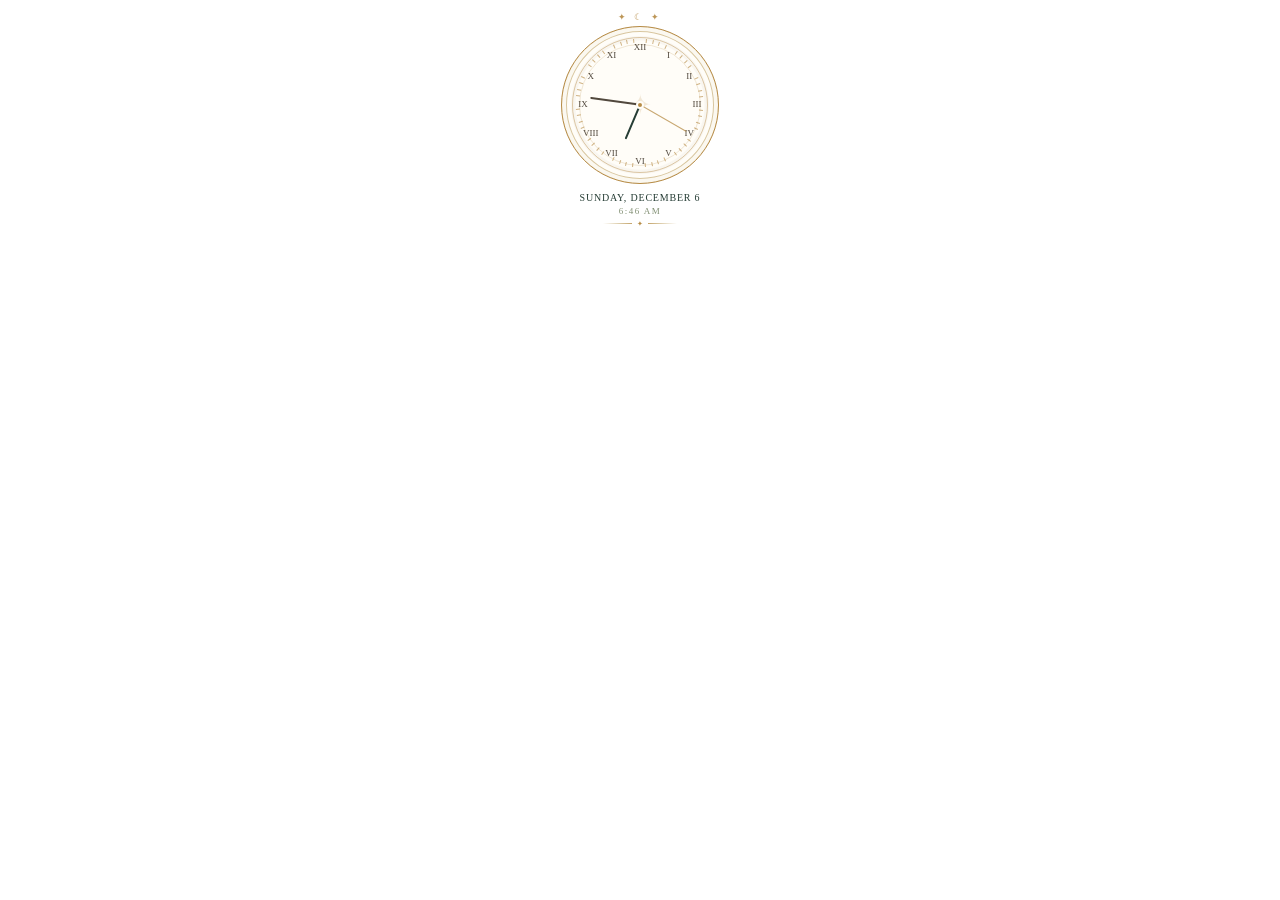
==== archive-clock/index.html @ 89823918 "Create index.html" ====
<!DOCTYPE html>
<html lang="en">
<head>
<meta charset="UTF-8" />
<meta name="viewport" content="width=device-width, initial-scale=1.0" />
<title>Archive Clock</title>
<style>
  :root{
    --ivory:#fbf8f0;
    --paper:#fffdf8;
    --ink:#51483d;
    --forest:#263d35;
    --sage:#829074;
    --gold:#b68b45;
    --gold-soft:#d8c69f;
  }

  *{box-sizing:border-box}
  html,body{
    margin:0;
    min-height:100%;
    background:transparent;
  }
  body{
    display:flex;
    align-items:center;
    justify-content:center;
    font-family:Georgia,"Times New Roman",serif;
    color:var(--ink);
    padding:4px;
  }

  .clock-wrap{
    width:min(100%, 270px);
    text-align:center;
    position:relative;
    padding:8px 8px 6px;
  }

  .ornament{
    color:var(--gold);
    font-size:9px;
    letter-spacing:.35em;
    margin-bottom:4px;
    opacity:.9;
  }

  .clock{
    width:158px;
    height:158px;
    margin:0 auto;
    border-radius:50%;
    position:relative;
    background:
      radial-gradient(circle at center,
        var(--paper) 0 58%,
        rgba(216,198,159,.16) 59% 62%,
        var(--paper) 63% 69%,
        rgba(182,139,69,.14) 70% 72%,
        var(--paper) 73%);
    border:1px solid var(--gold);
    box-shadow:
      inset 0 0 0 4px var(--ivory),
      inset 0 0 0 5px var(--gold-soft);
  }

  .clock::before,
  .clock::after{
    content:"";
    position:absolute;
    border-radius:50%;
    pointer-events:none;
  }
  .clock::before{
    inset:10px;
    border:1px solid rgba(182,139,69,.45);
  }
  .clock::after{
    inset:17px;
    border:1px solid rgba(182,139,69,.20);
  }

  .celestial{
    position:absolute;
    left:50%;
    top:50%;
    transform:translate(-50%,-50%);
    color:rgba(182,139,69,.18);
    font-size:27px;
    z-index:1;
  }

  .numeral{
    position:absolute;
    left:50%;
    top:50%;
    width:22px;
    margin-left:-11px;
    margin-top:-6px;
    text-align:center;
    color:var(--ink);
    font-size:9px;
    z-index:2;
  }

  .tick{
    position:absolute;
    left:50%;
    top:50%;
    width:1px;
    height:4px;
    margin-left:-.5px;
    margin-top:-2px;
    background:rgba(182,139,69,.65);
    transform-origin:0 0;
    z-index:2;
  }

  .hand{
    position:absolute;
    left:50%;
    bottom:50%;
    transform-origin:50% 100%;
    border-radius:2px;
    z-index:4;
  }
  .hour{
    width:2px;
    height:37px;
    margin-left:-1px;
    background:var(--forest);
  }
  .minute{
    width:1.5px;
    height:50px;
    margin-left:-.75px;
    background:var(--ink);
  }
  .second{
    width:1px;
    height:53px;
    margin-left:-.5px;
    background:var(--gold);
    opacity:.75;
  }

  .pin{
    position:absolute;
    width:8px;
    height:8px;
    left:50%;
    top:50%;
    transform:translate(-50%,-50%);
    border-radius:50%;
    background:var(--gold);
    border:2px solid var(--paper);
    z-index:6;
  }

  .date{
    margin-top:8px;
    color:var(--forest);
    font-size:10px;
    letter-spacing:.08em;
    text-transform:uppercase;
  }

  .time{
    margin-top:3px;
    color:var(--sage);
    font-size:9px;
    letter-spacing:.16em;
  }

  .bottom-ornament{
    width:74px;
    height:1px;
    margin:7px auto 0;
    background:linear-gradient(90deg,transparent,var(--gold-soft),var(--gold),var(--gold-soft),transparent);
    position:relative;
  }
  .bottom-ornament::after{
    content:"✦";
    position:absolute;
    left:50%;
    top:50%;
    transform:translate(-50%,-53%);
    background:white;
    color:var(--gold);
    padding:0 5px;
    font-size:7px;
  }

  @media(max-width:350px){
    .clock{width:146px;height:146px}
    .hour{height:34px}
    .minute{height:46px}
    .second{height:49px}
  }
</style>
</head>
<body>
  <main class="clock-wrap" aria-label="Archive Clock">
    <div class="ornament">✦ ☾ ✦</div>

    <div class="clock" id="clock">
      <div class="celestial">✦</div>
      <div class="hand hour" id="hour"></div>
      <div class="hand minute" id="minute"></div>
      <div class="hand second" id="second"></div>
      <div class="pin"></div>
    </div>

    <div class="date" id="date"></div>
    <div class="time" id="time"></div>
    <div class="bottom-ornament"></div>
  </main>

<script>
const clock = document.getElementById("clock");
const romans = ["XII","I","II","III","IV","V","VI","VII","VIII","IX","X","XI"];

for(let i=0;i<60;i++){
  if(i%5===0) continue;
  const tick=document.createElement("span");
  tick.className="tick";
  const angle=i*6;
  const radius=64;
  const rad=(angle-90)*Math.PI/180;
  const x=Math.cos(rad)*radius;
  const y=Math.sin(rad)*radius;
  tick.style.left=`calc(50% + ${x}px)`;
  tick.style.top=`calc(50% + ${y}px)`;
  tick.style.transform=`rotate(${angle}deg)`;
  clock.appendChild(tick);
}

romans.forEach((roman,i)=>{
  const n=document.createElement("span");
  n.className="numeral";
  n.textContent=roman;
  const angle=i*30;
  const radius=57;
  const rad=(angle-90)*Math.PI/180;
  const x=Math.cos(rad)*radius;
  const y=Math.sin(rad)*radius;
  n.style.transform=`translate(${x}px,${y}px)`;
  clock.appendChild(n);
});

const hour=document.getElementById("hour");
const minute=document.getElementById("minute");
const second=document.getElementById("second");
const dateEl=document.getElementById("date");
const timeEl=document.getElementById("time");

function updateClock(){
  const now=new Date();
  const s=now.getSeconds();
  const m=now.getMinutes();
  const h=now.getHours();

  second.style.transform=`rotate(${s*6}deg)`;
  minute.style.transform=`rotate(${m*6+s*.1}deg)`;
  hour.style.transform=`rotate(${(h%12)*30+m*.5}deg)`;

  dateEl.textContent=new Intl.DateTimeFormat(undefined,{
    weekday:"long",
    month:"long",
    day:"numeric"
  }).format(now);

  timeEl.textContent=new Intl.DateTimeFormat(undefined,{
    hour:"numeric",
    minute:"2-digit"
  }).format(now);
}

updateClock();
setInterval(updateClock,1000);
</script>
</body>
</html>
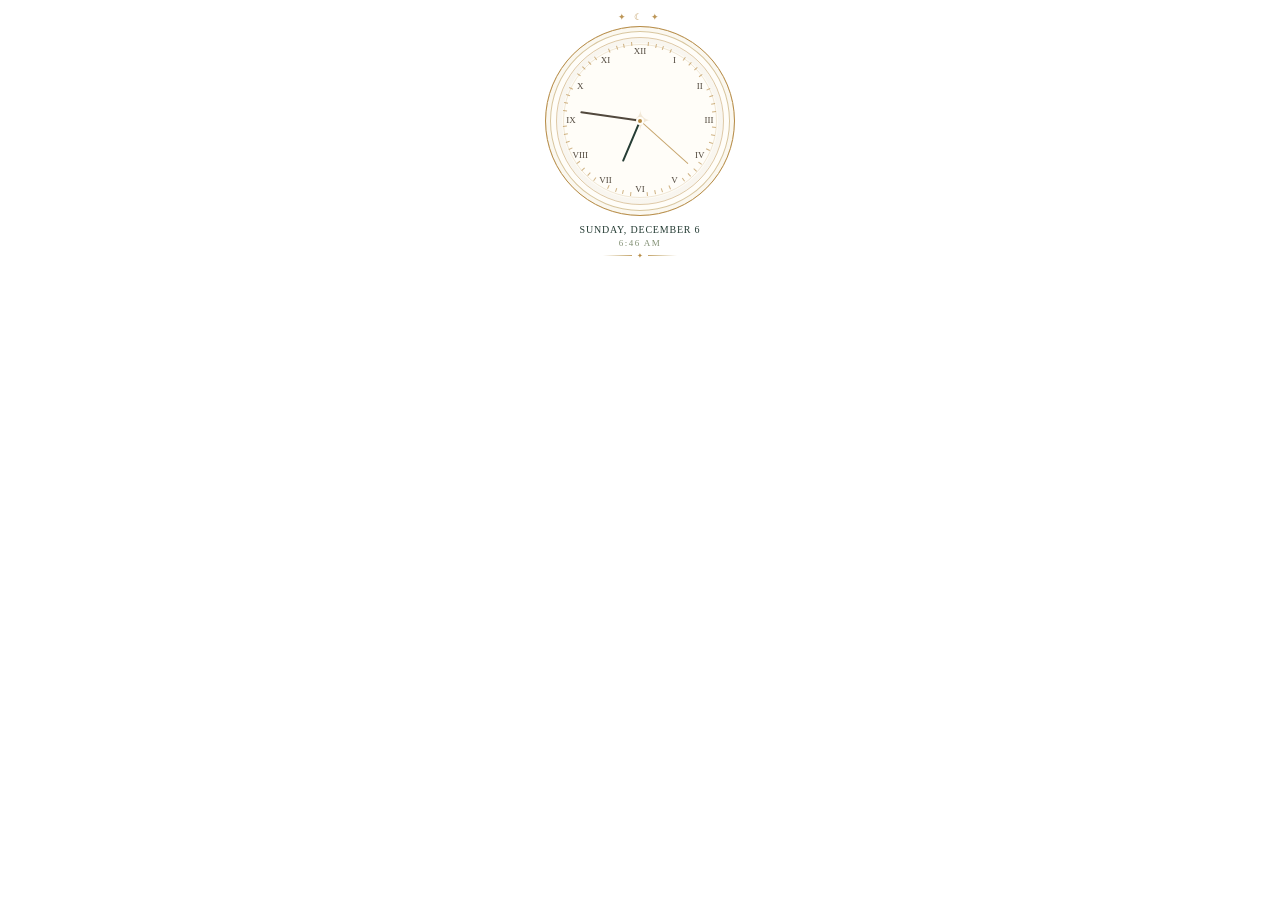
==== commit acbd2a65: "Update index.html" ====
--- a/archive-clock/index.html
+++ b/archive-clock/index.html
@@ -46,8 +46,8 @@
   }
 
   .clock{
-    width:158px;
-    height:158px;
+    width:190px;
+    height:190px;
     margin:0 auto;
     border-radius:50%;
     position:relative;
@@ -126,19 +126,19 @@
   }
   .hour{
     width:2px;
-    height:37px;
+    height:44px;
     margin-left:-1px;
     background:var(--forest);
   }
   .minute{
     width:1.5px;
-    height:50px;
+    height:60px;
     margin-left:-.75px;
     background:var(--ink);
   }
   .second{
     width:1px;
-    height:53px;
+    height:64px;
     margin-left:-.5px;
     background:var(--gold);
     opacity:.75;
@@ -192,10 +192,10 @@
   }
 
   @media(max-width:350px){
-    .clock{width:146px;height:146px}
-    .hour{height:34px}
-    .minute{height:46px}
-    .second{height:49px}
+    .clock{width:176px;height:176px}
+    .hour{height:41px}
+    .minute{height:55px}
+    .second{height:59px}
   }
 </style>
 </head>
@@ -225,7 +225,7 @@
   const tick=document.createElement("span");
   tick.className="tick";
   const angle=i*6;
-  const radius=64;
+  const radius=77;
   const rad=(angle-90)*Math.PI/180;
   const x=Math.cos(rad)*radius;
   const y=Math.sin(rad)*radius;
@@ -240,7 +240,7 @@
   n.className="numeral";
   n.textContent=roman;
   const angle=i*30;
-  const radius=57;
+  const radius=69;
   const rad=(angle-90)*Math.PI/180;
   const x=Math.cos(rad)*radius;
   const y=Math.sin(rad)*radius;
